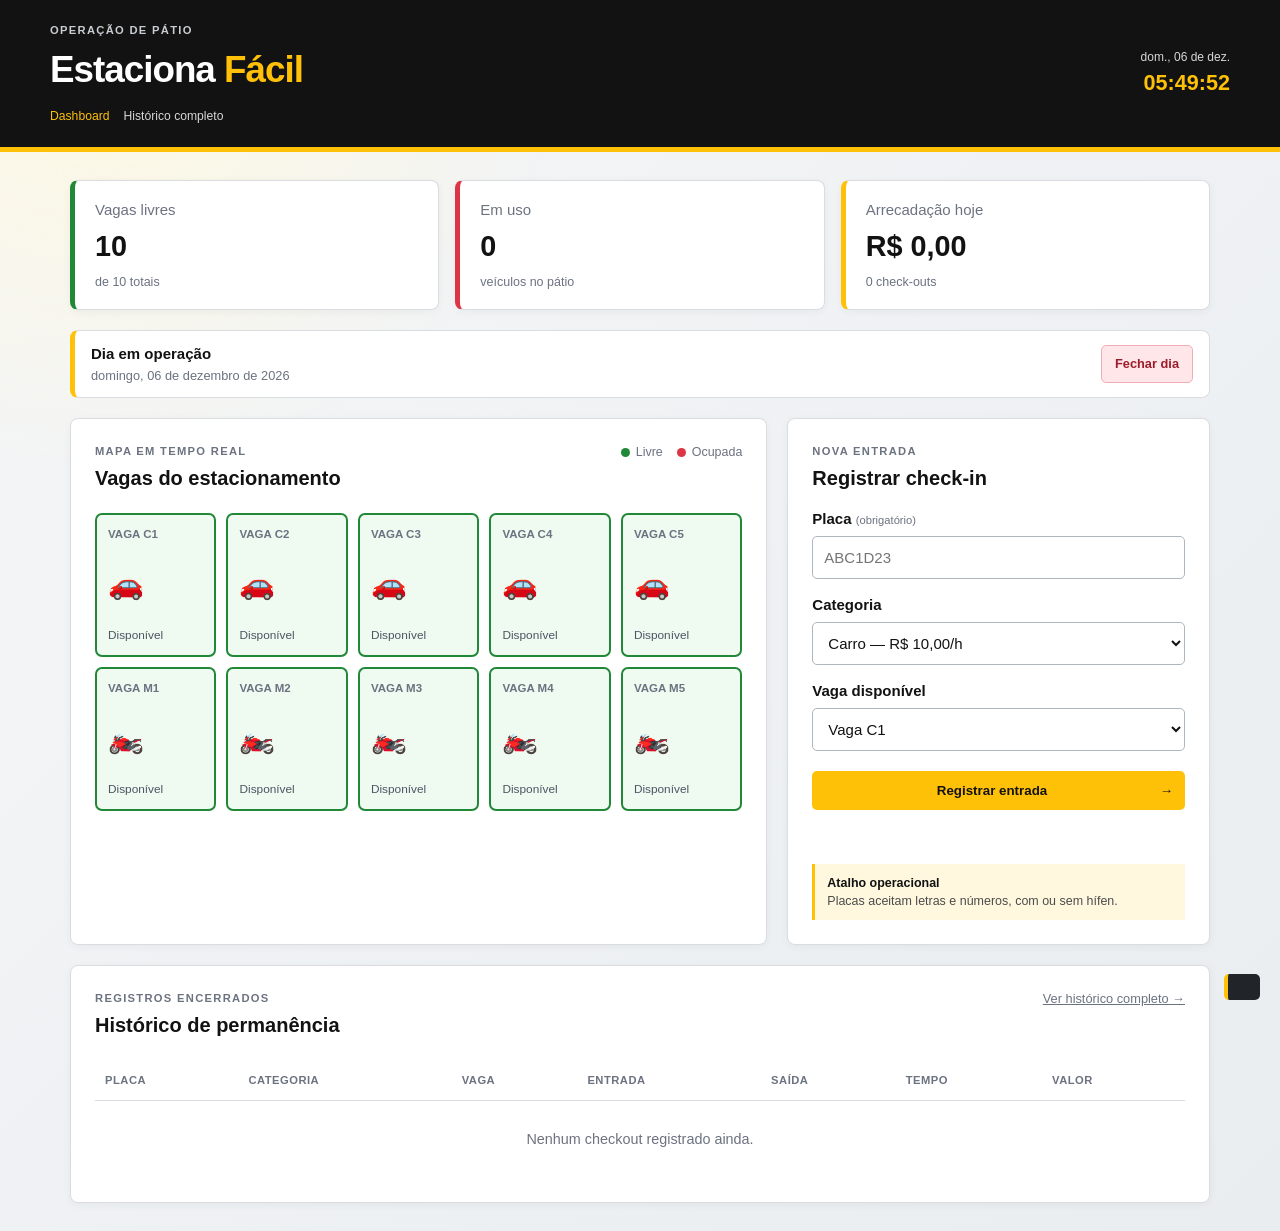
==== public/index.html @ 175dab76 "Creating the Estaciona Fácil application with Codex, and aggents.md" ====
<!doctype html>
<html lang="pt-BR">
<head>
  <meta charset="utf-8">
  <meta name="viewport" content="width=device-width, initial-scale=1">
  <meta name="description" content="Dashboard local de controle do estacionamento Estaciona Fácil">
  <link rel="icon" type="image/svg+xml" href="favicon.svg">
  <link rel="alternate icon" type="image/svg+xml" href="favicon.ico">
  <title>Estaciona Fácil</title>
  <link rel="stylesheet" href="style.css">
</head>
<body>
  <header class="topbar">
    <div><p class="eyebrow">OPERAÇÃO DE PÁTIO</p><h1>Estaciona <span>Fácil</span></h1><nav class="main-nav" aria-label="Navegação principal"><a class="active" href="index.html">Dashboard</a><a href="historico.html">Histórico completo</a></nav></div>
    <div class="clock" aria-live="polite"><span id="current-date">--</span><strong id="current-time">--:--:--</strong></div>
  </header>
  <main class="container">
    <section class="summary" aria-label="Resumo do estacionamento">
      <article class="metric"><span>Vagas livres</span><strong id="free-count">10</strong><small>de 10 totais</small></article>
      <article class="metric occupied"><span>Em uso</span><strong id="occupied-count">0</strong><small>veículos no pátio</small></article>
      <article class="metric revenue"><span>Arrecadação hoje</span><strong id="revenue-total">R$ 0,00</strong><small id="checkout-count">0 check-outs</small></article>
    </section>

    <div class="day-bar"><div><strong id="day-status">Dia atual</strong><span id="day-label"></span></div><div class="day-actions"><button id="close-day" class="danger-button" type="button">Fechar dia</button><button id="new-day" class="primary small-button" type="button" hidden>Abrir novo dia</button></div></div>
    <div class="layout">
      <section class="panel parking-panel" aria-labelledby="parking-title">
        <div class="section-heading"><div><p class="eyebrow">MAPA EM TEMPO REAL</p><h2 id="parking-title">Vagas do estacionamento</h2></div><div class="legend"><span class="dot free-dot"></span>Livre <span class="dot busy-dot"></span>Ocupada</div></div>
        <div id="parking-grid" class="parking-grid"></div>
      </section>
      <aside class="panel checkin-panel" aria-labelledby="checkin-title">
        <p class="eyebrow">NOVA ENTRADA</p><h2 id="checkin-title">Registrar check-in</h2>
        <form id="checkin-form" novalidate>
          <label for="plate">Placa <span>(obrigatório)</span></label>
          <input id="plate" name="plate" maxlength="8" placeholder="ABC1D23" autocomplete="off" required>
          <label for="category">Categoria</label>
          <select id="category" name="category"><option value="car">Carro — R$ 10,00/h</option><option value="motorcycle">Moto — R$ 8,00/h</option></select>
          <label for="slot">Vaga disponível</label>
          <select id="slot" name="slot" required></select>
          <button class="primary" type="submit">Registrar entrada <span aria-hidden="true">→</span></button>
          <p id="form-message" class="form-message" role="alert"></p>
        </form>
        <div class="tip"><strong>Atalho operacional</strong><br>Placas aceitam letras e números, com ou sem hífen.</div>
      </aside>
    </div>

    <section class="panel history-panel" aria-labelledby="history-title">
      <div class="section-heading"><div><p class="eyebrow">REGISTROS ENCERRADOS</p><h2 id="history-title">Histórico de permanência</h2></div><a class="text-button" href="historico.html">Ver histórico completo →</a></div>
      <div class="table-wrap"><table><thead><tr><th>Placa</th><th>Categoria</th><th>Vaga</th><th>Entrada</th><th>Saída</th><th>Tempo</th><th>Valor</th></tr></thead><tbody id="history-body"></tbody></table></div>
      <div id="history-empty" class="empty-state">Nenhum checkout registrado ainda.</div>
    </section>
  </main>
  <div id="toast" class="toast" role="status" aria-live="polite"></div>
  <script src="storage.js"></script>
  <script src="billing.js"></script>
  <script src="app.js"></script>
</body>
</html>
---- public/style.css ----
:root{--ink:#121212;--dark:#212529;--muted:#6b7280;--line:#d9dde2;--yellow:#ffc107;--red:#dc3545;--green:#218838;--paper:#f5f6f7}*{box-sizing:border-box}body{margin:0;background:var(--paper);color:var(--ink);font:15px/1.45 Arial,sans-serif}.topbar{background:var(--ink);color:#fff;padding:22px max(22px,calc((100% - 1180px)/2));display:flex;justify-content:space-between;align-items:center;border-bottom:5px solid var(--yellow)}h1,h2,p{margin:0}h1{font-size:clamp(1.6rem,3vw,2.3rem);letter-spacing:-1px}.topbar h1 span{color:var(--yellow)}h2{font-size:1.25rem}.eyebrow{font-size:.7rem;font-weight:800;letter-spacing:1.3px;color:var(--muted);margin-bottom:5px}.topbar .eyebrow{color:#c8cdd2}.clock{text-align:right;display:grid;gap:1px}.clock strong{font-size:1.35rem;color:var(--yellow);font-variant-numeric:tabular-nums}.clock span{font-size:.75rem;color:#d7d7d7}.container{max-width:1180px;margin:28px auto;padding:0 20px}.summary{display:grid;grid-template-columns:repeat(3,1fr);gap:16px;margin-bottom:20px}.metric,.panel{background:#fff;border:1px solid var(--line);border-radius:8px;box-shadow:0 2px 8px #1212120b}.metric{padding:18px 20px;border-left:5px solid var(--green)}.metric.occupied{border-left-color:var(--red)}.metric.revenue{border-left-color:var(--yellow)}.metric span,.metric small{display:block;color:var(--muted)}.metric strong{display:block;font-size:1.8rem;margin:5px 0;font-variant-numeric:tabular-nums}.layout{display:grid;grid-template-columns:1.65fr 1fr;gap:20px}.panel{padding:24px}.section-heading{display:flex;justify-content:space-between;align-items:flex-start;gap:12px;margin-bottom:20px}.legend{font-size:.78rem;color:var(--muted);display:flex;gap:6px;align-items:center}.dot{width:9px;height:9px;border-radius:50%;display:inline-block;margin-left:8px}.free-dot{background:var(--green)}.busy-dot{background:var(--red)}.parking-grid{display:grid;grid-template-columns:repeat(5,1fr);gap:10px}.slot{min-height:144px;border:2px solid var(--green);border-radius:7px;padding:11px;background:#effaf1;display:flex;flex-direction:column;justify-content:space-between}.slot.busy{background:#fff0f1;border-color:var(--red)}.slot-label{font-size:.72rem;font-weight:800;color:var(--muted)}.slot-icon{font-size:1.8rem}.slot.busy .slot-icon{filter:grayscale(1)}.slot-plate{font-weight:900;letter-spacing:.7px;font-size:1rem}.slot-meta{font-size:.74rem;color:#4b5563}.timer{font-variant-numeric:tabular-nums;font-weight:800;color:var(--red)}.slot-actions{display:flex;gap:5px}.slot-actions button{font:inherit;font-size:.7rem;border:1px solid var(--line);border-radius:4px;background:#fff;padding:4px 6px;cursor:pointer}.slot-actions button:hover{border-color:var(--ink)}label{display:block;font-weight:700;margin:15px 0 6px}label span{font-size:.7rem;color:var(--muted);font-weight:400}input,select{width:100%;height:43px;border:1px solid #aeb6bf;border-radius:5px;background:#fff;padding:0 11px;font:inherit;color:var(--ink)}input:focus,select:focus,button:focus-visible{outline:3px solid #ffda6a;outline-offset:2px}.primary{width:100%;border:0;border-radius:5px;background:var(--yellow);color:var(--ink);font-weight:800;padding:12px;margin-top:20px;cursor:pointer}.primary:hover{background:#eab000}.primary span{float:right}.form-message{min-height:22px;color:var(--red);font-size:.82rem;margin-top:10px}.tip{background:#fff8df;border-left:3px solid var(--yellow);padding:10px 12px;margin-top:22px;font-size:.78rem;color:#4b4b4b}.tip strong{color:var(--ink)}.history-panel{margin-top:20px}.text-button{border:0;background:none;text-decoration:underline;cursor:pointer;color:var(--muted);font:inherit;font-size:.8rem}.text-button:hover{color:var(--red)}.table-wrap{overflow-x:auto}table{width:100%;border-collapse:collapse;min-width:680px}th,td{text-align:left;padding:12px 10px;border-bottom:1px solid var(--line);font-size:.82rem}th{font-size:.7rem;text-transform:uppercase;letter-spacing:.5px;color:var(--muted)}.empty-state{text-align:center;padding:28px;color:var(--muted);font-size:.9rem}.toast{position:fixed;right:20px;bottom:20px;background:var(--dark);color:#fff;border-left:4px solid var(--yellow);padding:13px 16px;border-radius:5px;transform:translateY(120px);transition:.25s;z-index:2}.toast.show{transform:translateY(0)}@media(max-width:820px){.layout{grid-template-columns:1fr}.parking-grid{grid-template-columns:repeat(5,minmax(75px,1fr));overflow:auto}.slot{min-height:130px}.panel{padding:18px}}@media(max-width:520px){.topbar{padding:18px 16px}.clock{display:none}.container{padding:0 12px;margin-top:16px}.summary{gap:8px}.metric{padding:12px 10px}.metric strong{font-size:1.3rem}.metric small{font-size:.7rem}.parking-panel{overflow:hidden}.parking-grid{grid-template-columns:repeat(5,92px)}.section-heading{display:block}.legend{margin-top:10px}}
html,body{max-width:100%;overflow-x:hidden}.container,.layout,.panel,.parking-grid{min-width:0}.summary{grid-template-columns:repeat(3,minmax(0,1fr))}.layout{grid-template-columns:minmax(0,1.65fr) minmax(0,1fr)}.slot{min-width:0}.slot-plate{overflow-wrap:anywhere}.table-wrap{max-width:100%}.toast{max-width:calc(100vw - 40px)}
@media(max-width:520px){.parking-grid{grid-template-columns:repeat(2,minmax(0,1fr));gap:8px;overflow:visible}.slot{min-height:128px;padding:9px}.slot-icon{font-size:1.5rem}.slot-actions{flex-wrap:wrap}.table-wrap{overflow:visible}table{min-width:0}thead{display:none}tbody,tr,td{display:block;width:100%}tr{border:1px solid var(--line);border-radius:6px;margin-bottom:10px;padding:7px;background:#fff}td{display:grid;grid-template-columns:5.5em minmax(0,1fr);gap:8px;padding:6px 4px;border-bottom:1px solid #edf0f2}td:last-child{border-bottom:0}td::before{font-size:.68rem;font-weight:800;text-transform:uppercase;color:var(--muted)}td:nth-child(1)::before{content:'Placa'}td:nth-child(2)::before{content:'Categoria'}td:nth-child(3)::before{content:'Vaga'}td:nth-child(4)::before{content:'Entrada'}td:nth-child(5)::before{content:'Saída'}td:nth-child(6)::before{content:'Tempo'}td:nth-child(7)::before{content:'Valor'}}
html,body{background:radial-gradient(circle at 8% 0%,#fff9df 0,transparent 28%),linear-gradient(135deg,#f5f6f7 0%,#e9edf0 100%)}.main-nav{display:flex;gap:14px;margin-top:11px}.main-nav a{color:#d7d7d7;text-decoration:none;font-size:.76rem}.main-nav a.active,.main-nav a:hover{color:var(--yellow)}.day-bar{display:flex;justify-content:space-between;align-items:center;gap:16px;background:#fff;border:1px solid var(--line);border-left:5px solid var(--yellow);border-radius:8px;padding:12px 16px;margin-bottom:20px}.day-bar strong,.day-bar span{display:block}.day-bar span{font-size:.8rem;color:var(--muted);margin-top:2px}.day-actions{display:flex;gap:8px;align-items:center}.danger-button,.small-button{border:0;border-radius:5px;padding:9px 13px;font:inherit;font-size:.8rem;font-weight:800;cursor:pointer}.danger-button{background:#ffe7e9;color:#9d1c2a;border:1px solid #f1adb5}.danger-button:hover{background:#f8cdd1}.small-button{margin-top:0;width:auto}.danger-button:disabled{opacity:.5;cursor:not-allowed}.estimate{font-size:.72rem;color:#7d1f2b;font-weight:700}@media(max-width:520px){.day-bar{align-items:flex-start;flex-direction:column}.day-actions{width:100%}.day-actions button{flex:1}}
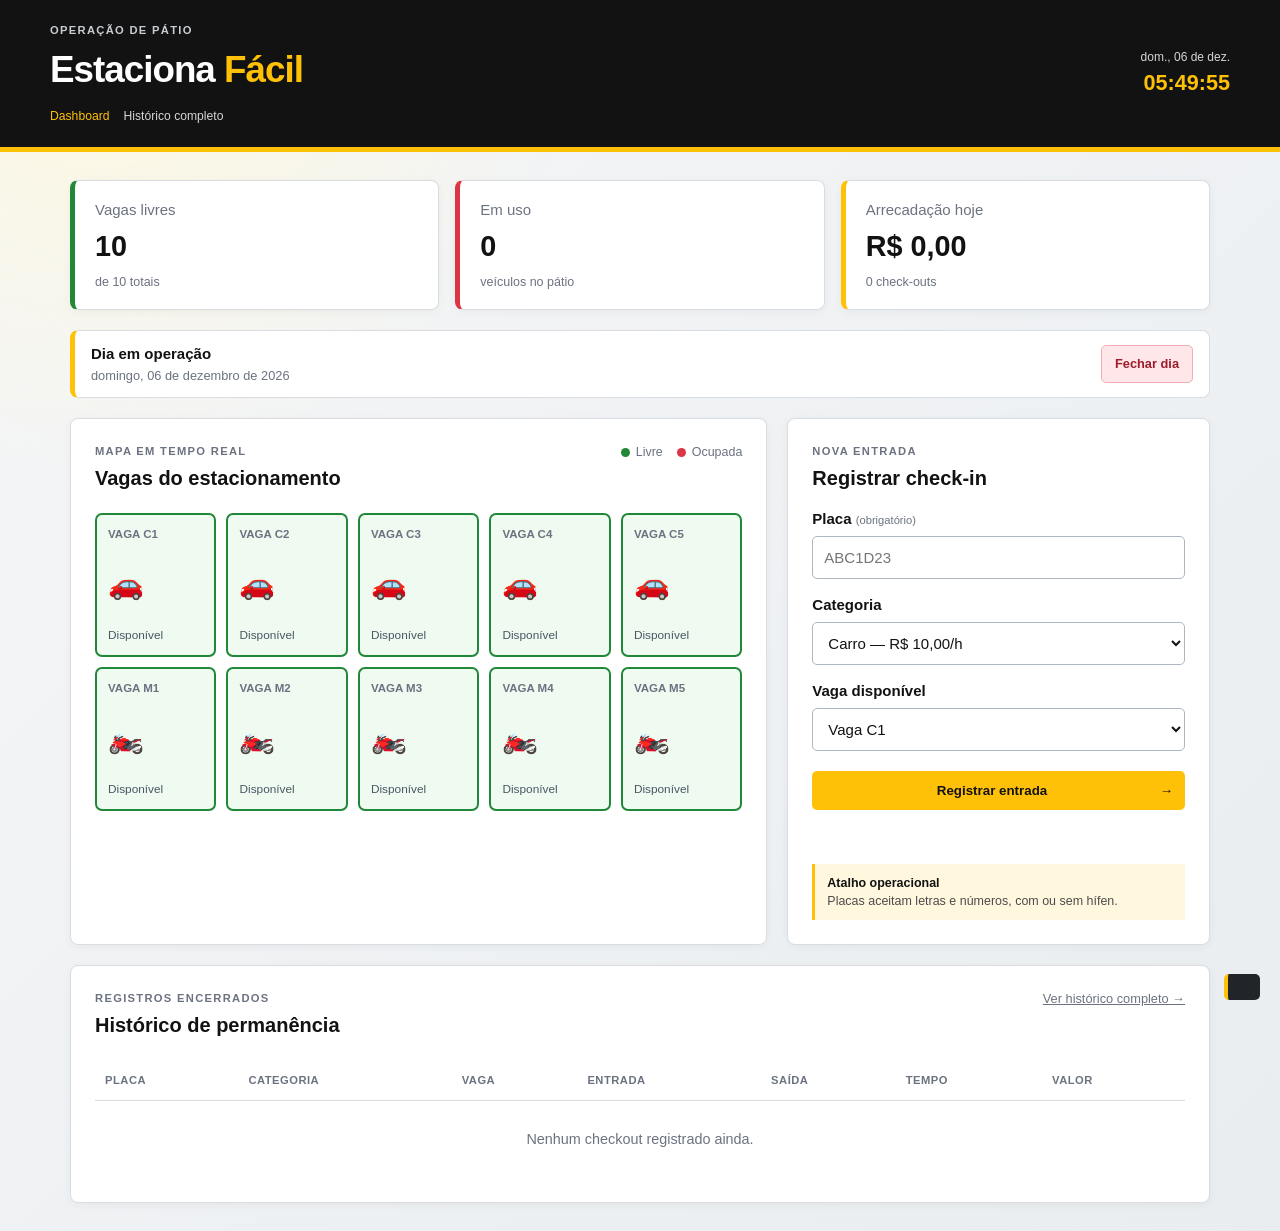
==== commit a3f1d051: "agora vai" ====
--- a/public/index.html
+++ b/public/index.html
@@ -5,7 +5,6 @@
   <meta name="viewport" content="width=device-width, initial-scale=1">
   <meta name="description" content="Dashboard local de controle do estacionamento Estaciona Fácil">
   <link rel="icon" type="image/svg+xml" href="favicon.svg">
-  <link rel="alternate icon" type="image/svg+xml" href="favicon.ico">
   <title>Estaciona Fácil</title>
   <link rel="stylesheet" href="style.css">
 </head>
